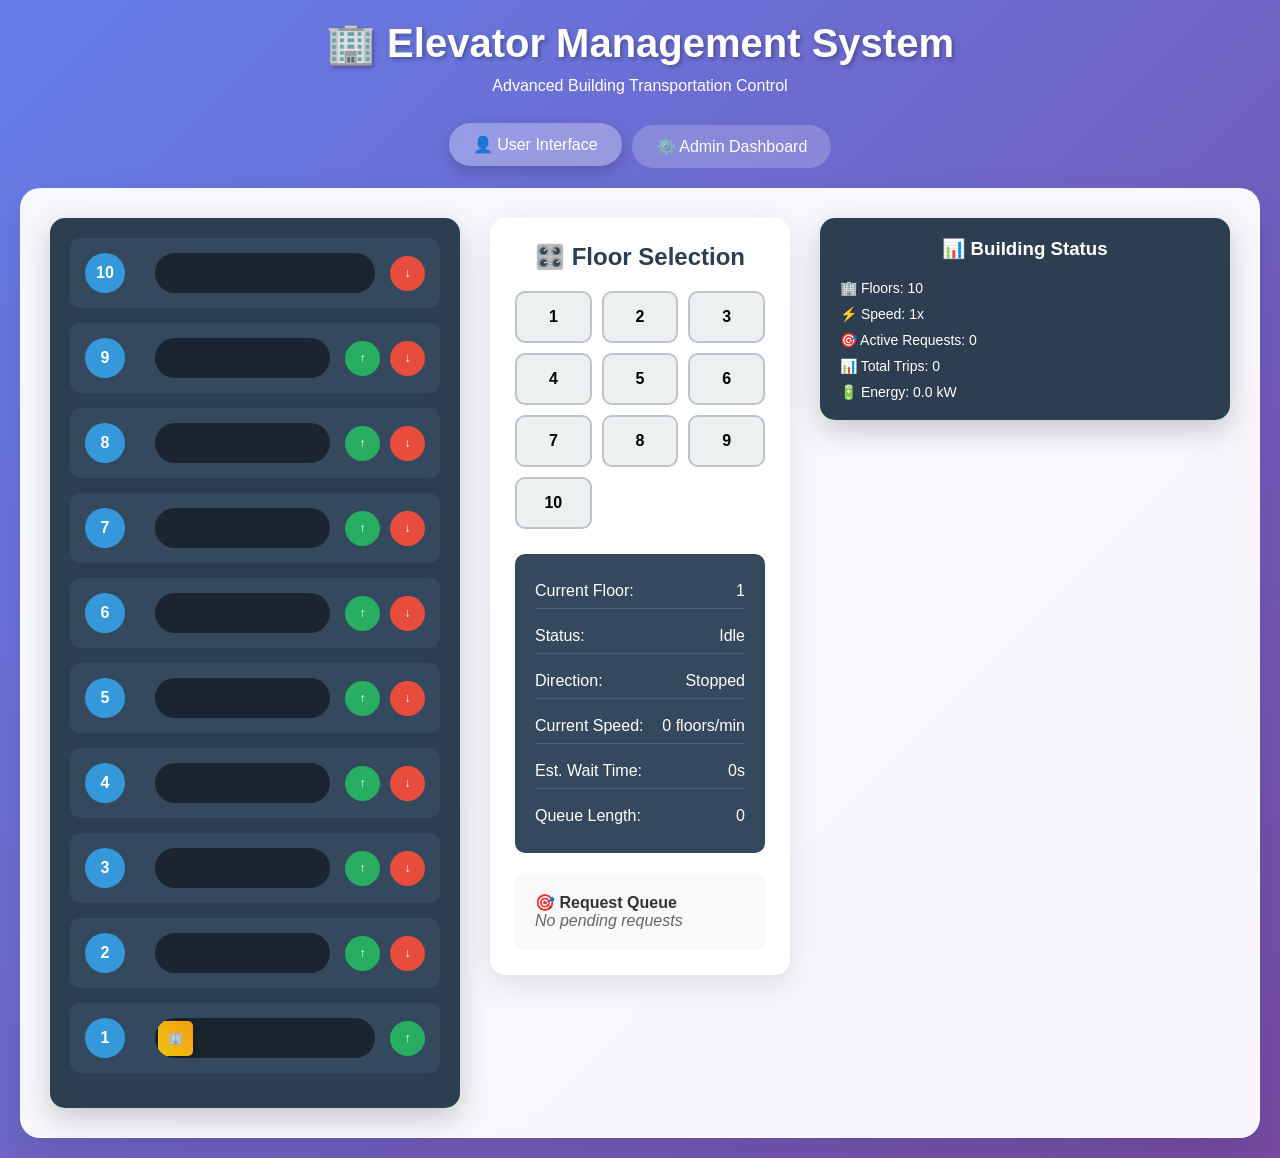
==== main.html @ 2ff9b82f "Basic Structure Built" ====
<!DOCTYPE html>
<html lang="en">

<head>
    <meta charset="UTF-8">
    <meta name="viewport" content="width=device-width, initial-scale=1.0">
    <title>Elevator Management System</title>
    <style>
        * {
            margin: 0;
            padding: 0;
            box-sizing: border-box;
        }

        body {
            font-family: 'Segoe UI', Tahoma, Geneva, Verdana, sans-serif;
            background: linear-gradient(135deg, #667eea 0%, #764ba2 100%);
            min-height: 100vh;
            color: #333;
        }

        .container {
            max-width: 1400px;
            margin: 0 auto;
            padding: 20px;
        }

        .header {
            text-align: center;
            margin-bottom: 30px;
            color: white;
        }

        .header h1 {
            font-size: 2.5rem;
            margin-bottom: 10px;
            text-shadow: 2px 2px 4px rgba(0, 0, 0, 0.3);
        }

        .tab-container {
            display: flex;
            gap: 10px;
            margin-bottom: 20px;
            justify-content: center;
        }

        .tab-btn {
            padding: 12px 24px;
            background: rgba(255, 255, 255, 0.2);
            border: none;
            border-radius: 25px;
            color: white;
            cursor: pointer;
            font-size: 16px;
            transition: all 0.3s ease;
            backdrop-filter: blur(10px);
        }

        .tab-btn.active {
            background: rgba(255, 255, 255, 0.3);
            transform: translateY(-2px);
            box-shadow: 0 5px 15px rgba(0, 0, 0, 0.2);
        }

        .tab-content {
            display: none;
            background: rgba(255, 255, 255, 0.95);
            border-radius: 20px;
            padding: 30px;
            box-shadow: 0 15px 35px rgba(0, 0, 0, 0.1);
            backdrop-filter: blur(10px);
        }

        .tab-content.active {
            display: block;
            animation: fadeIn 0.3s ease;
        }

        @keyframes fadeIn {
            from {
                opacity: 0;
                transform: translateY(20px);
            }

            to {
                opacity: 1;
                transform: translateY(0);
            }
        }

        .elevator-system {
            display: grid;
            grid-template-columns: 1fr 300px 1fr;
            gap: 30px;
            align-items: start;
        }

        .building {
            background: #2c3e50;
            border-radius: 15px;
            padding: 20px;
            box-shadow: 0 10px 30px rgba(0, 0, 0, 0.2);
        }

        .floor {
            display: flex;
            align-items: center;
            margin-bottom: 15px;
            padding: 15px;
            background: #34495e;
            border-radius: 10px;
            position: relative;
            transition: all 0.3s ease;
        }

        .floor:hover {
            transform: translateX(5px);
            box-shadow: 0 5px 15px rgba(0, 0, 0, 0.2);
        }

        .floor-number {
            width: 40px;
            height: 40px;
            background: #3498db;
            color: white;
            border-radius: 50%;
            display: flex;
            align-items: center;
            justify-content: center;
            font-weight: bold;
            margin-right: 15px;
        }

        .elevator-shaft {
            flex: 1;
            height: 40px;
            background: #1a252f;
            border-radius: 20px;
            position: relative;
            margin: 0 15px;
            overflow: hidden;
        }

        .elevator-car {
            width: 35px;
            height: 35px;
            background: linear-gradient(45deg, #f1c40f, #f39c12);
            border-radius: 5px;
            position: absolute;
            top: 2.5px;
            left: 2.5px;
            transition: all 0.8s cubic-bezier(0.25, 0.46, 0.45, 0.94);
            box-shadow: 0 2px 10px rgba(0, 0, 0, 0.3);
            display: flex;
            align-items: center;
            justify-content: center;
            color: white;
            font-size: 12px;
            font-weight: bold;
        }

        .floor-buttons {
            display: flex;
            gap: 10px;
        }

        .floor-btn {
            width: 35px;
            height: 35px;
            border: none;
            border-radius: 50%;
            cursor: pointer;
            font-size: 12px;
            font-weight: bold;
            transition: all 0.3s ease;
        }

        .up-btn {
            background: #27ae60;
            color: white;
        }

        .down-btn {
            background: #e74c3c;
            color: white;
        }

        .floor-btn:hover {
            transform: scale(1.1);
            box-shadow: 0 3px 10px rgba(0, 0, 0, 0.2);
        }

        .floor-btn.active {
            animation: pulse 1s infinite;
        }

        @keyframes pulse {

            0%,
            100% {
                transform: scale(1);
            }

            50% {
                transform: scale(1.1);
            }
        }

        .control-panel {
            background: white;
            border-radius: 15px;
            padding: 25px;
            box-shadow: 0 10px 30px rgba(0, 0, 0, 0.1);
        }

        .control-panel h3 {
            margin-bottom: 20px;
            color: #2c3e50;
            text-align: center;
            font-size: 1.5rem;
        }

        .elevator-grid {
            display: grid;
            grid-template-columns: repeat(3, 1fr);
            gap: 10px;
            margin-bottom: 25px;
        }

        .floor-select-btn {
            padding: 15px;
            background: #ecf0f1;
            border: 2px solid #bdc3c7;
            border-radius: 10px;
            cursor: pointer;
            font-size: 16px;
            font-weight: bold;
            transition: all 0.3s ease;
        }

        .floor-select-btn:hover {
            background: #3498db;
            color: white;
            transform: translateY(-2px);
        }

        .floor-select-btn.selected {
            background: #2ecc71;
            color: white;
            border-color: #27ae60;
        }

        .status-display {
            background: #34495e;
            color: white;
            padding: 20px;
            border-radius: 10px;
            margin-bottom: 20px;
        }

        .status-item {
            display: flex;
            justify-content: space-between;
            margin-bottom: 10px;
            padding: 8px 0;
            border-bottom: 1px solid #4a5f7a;
        }

        .status-item:last-child {
            border-bottom: none;
            margin-bottom: 0;
        }

        .queue-display {
            background: #f8f9fa;
            border-radius: 10px;
            padding: 20px;
            margin-top: 20px;
        }

        .queue-item {
            background: white;
            padding: 12px;
            margin-bottom: 10px;
            border-radius: 8px;
            border-left: 4px solid #3498db;
            box-shadow: 0 2px 5px rgba(0, 0, 0, 0.1);
        }

        .admin-controls {
            display: grid;
            grid-template-columns: repeat(auto-fit, minmax(300px, 1fr));
            gap: 20px;
        }

        .admin-panel {
            background: white;
            border-radius: 15px;
            padding: 25px;
            box-shadow: 0 10px 30px rgba(0, 0, 0, 0.1);
        }

        .admin-panel h3 {
            margin-bottom: 20px;
            color: #2c3e50;
            border-bottom: 2px solid #3498db;
            padding-bottom: 10px;
        }

        .control-btn {
            width: 100%;
            padding: 12px;
            margin-bottom: 10px;
            border: none;
            border-radius: 8px;
            cursor: pointer;
            font-size: 14px;
            font-weight: bold;
            transition: all 0.3s ease;
        }

        .emergency-btn {
            background: #e74c3c;
            color: white;
        }

        .emergency-btn:hover {
            background: #c0392b;
        }

        .maintenance-btn {
            background: #f39c12;
            color: white;
        }

        .maintenance-btn:hover {
            background: #e67e22;
        }

        .reset-btn {
            background: #27ae60;
            color: white;
        }

        .reset-btn:hover {
            background: #2ecc71;
        }

        .stats-grid {
            display: grid;
            grid-template-columns: repeat(2, 1fr);
            gap: 15px;
        }

        .stat-card {
            background: linear-gradient(135deg, #667eea, #764ba2);
            color: white;
            padding: 20px;
            border-radius: 10px;
            text-align: center;
        }

        .stat-number {
            font-size: 2rem;
            font-weight: bold;
            display: block;
        }

        .stat-label {
            font-size: 0.9rem;
            opacity: 0.9;
        }

        .emergency-mode {
            background: #e74c3c !important;
            animation: emergencyFlash 1s infinite alternate;
        }

        @keyframes emergencyFlash {
            0% {
                opacity: 0.8;
            }

            100% {
                opacity: 1;
            }
        }

        .maintenance-mode {
            background: #f39c12 !important;
            opacity: 0.7;
        }

        @media (max-width: 768px) {
            .elevator-system {
                grid-template-columns: 1fr;
                gap: 20px;
            }

            .header h1 {
                font-size: 2rem;
            }
        }
    </style>
</head>

<body>
    <div class="container">
        <div class="header">
            <h1>🏢 Elevator Management System</h1>
            <p>Advanced Building Transportation Control</p>
        </div>

        <div class="tab-container">
            <button class="tab-btn active" onclick="switchTab('user')">👤 User Interface</button>
            <button class="tab-btn" onclick="switchTab('admin')">⚙️ Admin Dashboard</button>
        </div>

        <div id="user-tab" class="tab-content active">
            <div class="elevator-system">
                <div class="building" id="building">
                    <!-- Floors will be generated by JavaScript -->
                </div>

                <div class="control-panel">
                    <h3>🎛️ Floor Selection</h3>
                    <div class="elevator-grid" id="floorButtons">
                        <!-- Floor buttons will be generated -->
                    </div>

                    <div class="status-display">
                        <div class="status-item">
                            <span>Current Floor:</span>
                            <span id="currentFloor">1</span>
                        </div>
                        <div class="status-item">
                            <span>Status:</span>
                            <span id="elevatorStatus">Idle</span>
                        </div>
                        <div class="status-item">
                            <span>Direction:</span>
                            <span id="direction">Stopped</span>
                        </div>
                        <div class="status-item">
                            <span>Current Speed:</span>
                            <span id="currentSpeed">0 floors/min</span>
                        </div>
                        <div class="status-item">
                            <span>Est. Wait Time:</span>
                            <span id="waitTime">0s</span>
                        </div>
                        <div class="status-item">
                            <span>Queue Length:</span>
                            <span id="queueLength">0</span>
                        </div>
                    </div>

                    <div class="queue-display">
                        <h4>🎯 Request Queue</h4>
                        <div id="queueList"></div>
                    </div>
                </div>

                <div class="building">
                    <div style="text-align: center; color: white; margin-bottom: 20px;">
                        <h3>📊 Building Status</h3>
                    </div>
                    <div id="buildingInfo" style="color: white; font-size: 14px;">
                        <!-- Building info will be populated -->
                    </div>
                </div>
            </div>
        </div>

        <div id="admin-tab" class="tab-content">
            <div class="admin-controls">
                <div class="admin-panel">
                    <h3>🚨 Emergency Controls</h3>
                    <button class="control-btn emergency-btn" onclick="toggleEmergency()">
                        <span id="emergencyText">ACTIVATE EMERGENCY</span>
                    </button>
                    <button class="control-btn maintenance-btn" onclick="toggleMaintenance()">
                        <span id="maintenanceText">ENTER MAINTENANCE</span>
                    </button>
                    <button class="control-btn reset-btn" onclick="resetSystem()">RESET SYSTEM</button>
                </div>

                <div class="admin-panel">
                    <h3>📈 System Statistics</h3>
                    <div class="stats-grid">
                        <div class="stat-card">
                            <span class="stat-number" id="totalTrips">0</span>
                            <span class="stat-label">Total Trips</span>
                        </div>
                        <div class="stat-card">
                            <span class="stat-number" id="avgWaitTime">0s</span>
                            <span class="stat-label">Avg Wait Time</span>
                        </div>
                        <div class="stat-card">
                            <span class="stat-number" id="systemUptime">0m</span>
                            <span class="stat-label">Uptime</span>
                        </div>
                        <div class="stat-card">
                            <span class="stat-number" id="energyUsage">0 kW</span>
                            <span class="stat-label">Energy Usage</span>
                        </div>
                    </div>
                </div>

                <div class="admin-panel">
                    <h3>Lift Configuration</h3>
                    <div style="margin-bottom: 15px;">
                        <label for="speedSlider">Elevator Speed:</label>
                        <input type="range" id="speedSlider" min="500" max="3000" value="1000"
                            oninput="updateSpeedPreview(this.value)">
                        <span id="speedValue">1.0x</span>
                    </div>
                    <div style="margin-bottom: 15px;">
                        <label for="floorsInput">Number of Floors:</label>
                        <input type="number" id="floorsInput" min="5" max="20" value="10"
                            oninput="updateFloorsPreview(this.value)">
                    </div>
                    <div style="margin-bottom: 15px;">
                        <div id="configPreview" style="background: #f8f9fa; padding: 10px; border-radius: 5px; font-size: 12px; color: #666; display: none;">
                            Changes pending - click Apply to confirm
                        </div>
                    </div>
                    <button class="control-btn reset-btn" id="applyConfigBtn" onclick="applyConfiguration()"
                        style="display: none;">
                        APPLY CONFIGURATION
                    </button>
                </div>

                <div class="admin-panel">
                    <h3>📋 Recent Activity</h3>
                    <div id="systemLogs"
                        style="height: 200px; overflow-y: auto; background: #f8f9fa; padding: 15px; border-radius: 8px; font-family: monospace; font-size: 12px;">
                        <!-- Logs will be populated here -->
                    </div>
                </div>
            </div>
        </div>
    </div>

    <script>
        class ElevatorSystem {
            constructor() {
                this.currentFloor = 1;
                this.targetFloor = 1;
                this.isMoving = false;
                this.direction = 'stopped';
                this.queue = [];
                this.floors = 10;
                this.speed = 1000; // milliseconds per floor
                this.isEmergency = false;
                this.isMaintenance = false;
                this.stats = {
                    totalTrips: 0,
                    totalWaitTime: 0,
                    requestCount: 0,
                    startTime: Date.now(),
                    energyUsage: 0
                };
                this.floorRequests = new Set();
                this.logs = [];
                this.requestTimes = new Map(); // Track when requests were made
                this.currentSpeedFPM = 0; // Current speed in floors per minute

                this.init();
                this.startStatsUpdate();
                this.startSpeedTracking();
            }

            init() {
                this.generateBuilding();
                this.generateFloorButtons();
                this.updateDisplay();
                this.log('System initialized');
            }

            generateBuilding() {
                const building = document.getElementById('building');
                building.innerHTML = '';

                for (let floor = this.floors; floor >= 1; floor--) {
                    const floorDiv = document.createElement('div');
                    floorDiv.className = 'floor';
                    floorDiv.innerHTML = `
                        <div class="floor-number">${floor}</div>
                        <div class="elevator-shaft">
                            ${floor === this.currentFloor ? '<div class="elevator-car">🏢</div>' : ''}
                        </div>
                        <div class="floor-buttons">
                            ${floor < this.floors ? '<button class="floor-btn up-btn" onclick="elevator.callElevator(' + floor + ', \'up\')">↑</button>' : ''}
                            ${floor > 1 ? '<button class="floor-btn down-btn" onclick="elevator.callElevator(' + floor + ', \'down\')">↓</button>' : ''}
                        </div>
                    `;
                    building.appendChild(floorDiv);
                }
            }

            generateFloorButtons() {
                const container = document.getElementById('floorButtons');
                container.innerHTML = '';

                for (let floor = 1; floor <= this.floors; floor++) {
                    const button = document.createElement('button');
                    button.className = 'floor-select-btn';
                    button.textContent = floor;
                    button.onclick = () => this.requestFloor(floor);
                    container.appendChild(button);
                }
            }

            callElevator(floor, direction) {
                if (this.isEmergency) {
                    this.log(`Emergency mode: Call from floor ${floor} ignored`);
                    return;
                }

                this.log(`Call from floor ${floor} (${direction})`);
                this.addToQueue(floor);
            }

            requestFloor(floor) {
                if (this.isEmergency) {
                    this.log(`Emergency mode: Floor ${floor} request ignored`);
                    return;
                }

                this.log(`Floor ${floor} requested`);
                this.addToQueue(floor);

                // Visual feedback
                const buttons = document.querySelectorAll('.floor-select-btn');
                buttons[floor - 1].classList.add('selected');
                setTimeout(() => buttons[floor - 1].classList.remove('selected'), 500);
            }

            addToQueue(floor) {
                if (!this.queue.includes(floor) && floor !== this.currentFloor) {
                    this.queue.push(floor);
                    this.floorRequests.add(floor);
                    this.requestTimes.set(floor, Date.now()); // Track request time
                    this.stats.requestCount++;
                    this.processQueue();
                }
                this.updateDisplay();
            }

            processQueue() {
                if (this.isMoving || this.queue.length === 0 || this.isEmergency || this.isMaintenance) {
                    return;
                }

                // Sort queue based on current direction and position
                this.queue.sort((a, b) => {
                    if (this.direction === 'up' || this.direction === 'stopped') {
                        return a - b;
                    } else {
                        return b - a;
                    }
                });

                const nextFloor = this.queue[0];
                this.moveToFloor(nextFloor);
            }

            moveToFloor(targetFloor) {
                if (this.currentFloor === targetFloor) {
                    return;
                }

                this.isMoving = true;
                this.targetFloor = targetFloor;
                this.direction = targetFloor > this.currentFloor ? 'up' : 'down';

                this.log(`Moving ${this.direction} to floor ${targetFloor}`);

                const floorsToMove = Math.abs(targetFloor - this.currentFloor);
                const totalTime = floorsToMove * this.speed;

                // Update energy usage
                this.stats.energyUsage += floorsToMove * 0.5;

                // Animate elevator movement
                this.animateElevator(totalTime);

                setTimeout(() => {
                    this.currentFloor = targetFloor;
                    this.queue = this.queue.filter(floor => floor !== targetFloor);
                    this.floorRequests.delete(targetFloor);

                    // Calculate wait time for this request
                    if (this.requestTimes.has(targetFloor)) {
                        const waitTime = Date.now() - this.requestTimes.get(targetFloor);
                        this.stats.totalWaitTime += waitTime;
                        this.requestTimes.delete(targetFloor);
                    }

                    this.isMoving = false;
                    this.currentSpeedFPM = 0; // Stop speed tracking
                    this.stats.totalTrips++;

                    this.log(`Arrived at floor ${targetFloor}`);

                    // Brief pause at floor
                    setTimeout(() => {
                        if (this.queue.length > 0) {
                            this.processQueue();
                        } else {
                            this.direction = 'stopped';
                        }
                        this.updateDisplay();
                    }, 1000);

                    this.updateDisplay();
                }, totalTime);
            }

            animateElevator(duration) {
                const startFloor = this.currentFloor;
                const endFloor = this.targetFloor;
                const startTime = Date.now();

                const animate = () => {
                    const elapsed = Date.now() - startTime;
                    const progress = Math.min(elapsed / duration, 1);

                    const currentPos = startFloor + (endFloor - startFloor) * progress;
                    this.updateElevatorPosition(currentPos);

                    if (progress < 1) {
                        requestAnimationFrame(animate);
                    }
                };

                animate();
            }

            updateElevatorPosition(floor) {
                const elevatorCars = document.querySelectorAll('.elevator-car');
                elevatorCars.forEach(car => car.remove());

                const floors = document.querySelectorAll('.floor');
                const floorIndex = this.floors - Math.round(floor);

                if (floors[floorIndex]) {
                    const shaft = floors[floorIndex].querySelector('.elevator-shaft');
                    const car = document.createElement('div');
                    car.className = 'elevator-car';
                    car.textContent = '🏢';
                    shaft.appendChild(car);
                }
            }

            updateDisplay() {
                document.getElementById('currentFloor').textContent = this.currentFloor;
                document.getElementById('elevatorStatus').textContent =
                    this.isEmergency ? 'EMERGENCY' :
                        this.isMaintenance ? 'MAINTENANCE' :
                            this.isMoving ? 'Moving' : 'Idle';
                document.getElementById('direction').textContent =
                    this.direction.charAt(0).toUpperCase() + this.direction.slice(1);
                document.getElementById('queueLength').textContent = this.queue.length;

                // Update current speed display
                document.getElementById('currentSpeed').textContent =
                    this.isMoving ? `${this.currentSpeedFPM} floors/min` : '0 floors/min';

                // Calculate and display estimated wait time
                const estimatedWait = this.calculateEstimatedWaitTime();
                document.getElementById('waitTime').textContent = estimatedWait + 's';

                // Update queue display
                const queueList = document.getElementById('queueList');
                queueList.innerHTML = this.queue.length === 0 ?
                    '<div style="color: #666; font-style: italic;">No pending requests</div>' :
                    this.queue.map((floor, index) => {
                        const waitingSince = this.requestTimes.has(floor) ?
                            Math.floor((Date.now() - this.requestTimes.get(floor)) / 1000) : 0;
                        return `<div class="queue-item">Floor ${floor} <span style="color: #666; font-size: 12px;">(waiting ${waitingSince}s)</span></div>`;
                    }).join('');

                // Update building info
                const buildingInfo = document.getElementById('buildingInfo');
                buildingInfo.innerHTML = `
                    <div style="margin-bottom: 10px;">🏢 Floors: ${this.floors}</div>
                    <div style="margin-bottom: 10px;">⚡ Speed: ${(2000 - this.speed) / 1000}x</div>
                    <div style="margin-bottom: 10px;">🎯 Active Requests: ${this.floorRequests.size}</div>
                    <div style="margin-bottom: 10px;">📊 Total Trips: ${this.stats.totalTrips}</div>
                    <div>🔋 Energy: ${this.stats.energyUsage.toFixed(1)} kW</div>
                `;

                // Update floor button states
                const floorButtons = document.querySelectorAll('.floor-btn');
                floorButtons.forEach(btn => {
                    btn.classList.toggle('active',
                        this.floorRequests.has(parseInt(btn.textContent)) ||
                        this.queue.includes(parseInt(btn.textContent))
                    );
                });
            }

            toggleEmergency() {
                this.isEmergency = !this.isEmergency;
                const emergencyText = document.getElementById('emergencyText');
                const elevatorCar = document.querySelector('.elevator-car');

                if (this.isEmergency) {
                    emergencyText.textContent = 'DEACTIVATE EMERGENCY';
                    this.queue = [];
                    this.floorRequests.clear();
                    this.isMoving = false;
                    this.direction = 'stopped';
                    if (elevatorCar) elevatorCar.classList.add('emergency-mode');
                    this.log('EMERGENCY MODE ACTIVATED');
                } else {
                    emergencyText.textContent = 'ACTIVATE EMERGENCY';
                    if (elevatorCar) elevatorCar.classList.remove('emergency-mode');
                    this.log('Emergency mode deactivated');
                }

                this.updateDisplay();
            }

            toggleMaintenance() {
                this.isMaintenance = !this.isMaintenance;
                const maintenanceText = document.getElementById('maintenanceText');
                const elevatorCar = document.querySelector('.elevator-car');

                if (this.isMaintenance) {
                    maintenanceText.textContent = 'EXIT MAINTENANCE';
                    this.queue = [];
                    this.floorRequests.clear();
                    this.isMoving = false;
                    this.direction = 'stopped';
                    if (elevatorCar) elevatorCar.classList.add('maintenance-mode');
                    this.log('Maintenance mode activated');
                } else {
                    maintenanceText.textContent = 'ENTER MAINTENANCE';
                    if (elevatorCar) elevatorCar.classList.remove('maintenance-mode');
                    this.log('Maintenance mode deactivated');
                }

                this.updateDisplay();
            }

            resetSystem() {
                this.currentFloor = 1;
                this.targetFloor = 1;
                this.isMoving = false;
                this.direction = 'stopped';
                this.queue = [];
                this.floorRequests.clear();
                this.requestTimes.clear(); // Clear request times
                this.currentSpeedFPM = 0;
                this.isEmergency = false;
                this.isMaintenance = false;
                this.stats = {
                    totalTrips: 0,
                    totalWaitTime: 0,
                    requestCount: 0,
                    startTime: Date.now(),
                    energyUsage: 0
                };

                document.getElementById('emergencyText').textContent = 'ACTIVATE EMERGENCY';
                document.getElementById('maintenanceText').textContent = 'ENTER MAINTENANCE';

                this.generateBuilding();
                this.updateDisplay();
                this.log('System reset completed');
            }

            updateSpeed(value) {
                this.speed = 3500 - parseInt(value);
                const speedMultiplier = ((3000 - parseInt(value)) / 1000).toFixed(1);
                document.getElementById('speedValue').textContent = speedMultiplier + 'x';
                this.log(`Speed updated to ${speedMultiplier}x`);
            }

            updateFloors(value) {
                const newFloors = parseInt(value);
                if (newFloors >= 5 && newFloors <= 20) {
                    this.floors = newFloors;
                    this.resetSystem();
                    this.log(`Building updated to ${newFloors} floors`);
                }
            }

            startStatsUpdate() {
                setInterval(() => {
                    const uptime = Math.floor((Date.now() - this.stats.startTime) / 60000);
                    const avgWait = this.stats.requestCount > 0 ?
                        Math.floor(this.stats.totalWaitTime / this.stats.requestCount / 1000) : 0;

                    document.getElementById('totalTrips').textContent = this.stats.totalTrips;
                    document.getElementById('avgWaitTime').textContent = avgWait + 's';
                    document.getElementById('systemUptime').textContent = uptime + 'm';
                    document.getElementById('energyUsage').textContent = this.stats.energyUsage.toFixed(1) + ' kW';
                }, 1000);
            }

            startSpeedTracking() {
                setInterval(() => {
                    if (this.isMoving) {
                        // Calculate floors per minute based on current speed setting
                        this.currentSpeedFPM = Math.round(60000 / this.speed);
                    } else {
                        this.currentSpeedFPM = 0;
                    }
                    this.updateDisplay();
                }, 500); // Update every 500ms for smooth display
            }

            calculateEstimatedWaitTime() {
                if (this.queue.length === 0 || this.isEmergency || this.isMaintenance) {
                    return 0;
                }

                let totalTime = 0;
                let currentPos = this.currentFloor;

                // If currently moving, add remaining time to reach target
                if (this.isMoving) {
                    const remainingFloors = Math.abs(this.targetFloor - this.currentFloor);
                    totalTime += remainingFloors * (this.speed / 1000);
                    currentPos = this.targetFloor;
                }

                // Calculate time to serve all requests in queue
                const sortedQueue = [...this.queue].sort((a, b) => {
                    if (this.direction === 'up' || this.direction === 'stopped') {
                        return a - b;
                    } else {
                        return b - a;
                    }
                });

                for (const floor of sortedQueue) {
                    const distance = Math.abs(floor - currentPos);
                    totalTime += distance * (this.speed / 1000);
                    totalTime += 1; // 1 second stop time per floor
                    currentPos = floor;
                }

                return Math.round(totalTime);
            }

            log(message) {
                const timestamp = new Date().toLocaleTimeString();
                const logEntry = `[${timestamp}] ${message}`;
                this.logs.unshift(logEntry);

                if (this.logs.length > 50) {
                    this.logs = this.logs.slice(0, 50);
                }

                const logsContainer = document.getElementById('systemLogs');
                if (logsContainer) {
                    logsContainer.innerHTML = this.logs.join('<br>');
                    logsContainer.scrollTop = 0;
                }
            }
        }

        // Tab switching functionality
        function switchTab(tabName) {
            const tabs = document.querySelectorAll('.tab-content');
            const buttons = document.querySelectorAll('.tab-btn');

            tabs.forEach(tab => tab.classList.remove('active'));
            buttons.forEach(btn => btn.classList.remove('active'));

            document.getElementById(tabName + '-tab').classList.add('active');
            event.target.classList.add('active');
        }

        // Initialize elevator system
        const elevator = new ElevatorSystem();

        // Configuration management
        let pendingConfig = {
            speed: 1000,
            floors: 10,
            hasChanges: false
        };

        function updateSpeedPreview(value) {
            const speedMultiplier = ((3000 - parseInt(value)) / 1000).toFixed(1);
            document.getElementById('speedValue').textContent = speedMultiplier + 'x';

            pendingConfig.speed = 3500 - parseInt(value);
            pendingConfig.hasChanges = true;
            showConfigPreview();
        }

        function updateFloorsPreview(value) {
            const floors = parseInt(value);
            if (floors >= 5 && floors <= 20) {
                pendingConfig.floors = floors;
                pendingConfig.hasChanges = true;
                showConfigPreview();
            }
        }

        function showConfigPreview() {
            const preview = document.getElementById('configPreview');
            const applyBtn = document.getElementById('applyConfigBtn');

            if (pendingConfig.hasChanges) {
                const speedMultiplier = ((3500 - pendingConfig.speed) / 1000).toFixed(1);
                preview.innerHTML = `
                    <strong>Pending Changes:</strong><br>
                    • Speed: ${speedMultiplier}x<br>
                    • Floors: ${pendingConfig.floors}<br>
                    <em>Click Apply to confirm changes</em>
                `;
                preview.style.display = 'block';
                applyBtn.style.display = 'block';
            } else {
                preview.style.display = 'none';
                applyBtn.style.display = 'none';
            }
        }

        function applyConfiguration() {
            if (pendingConfig.hasChanges) {
                // Apply speed change
                elevator.speed = pendingConfig.speed;
                const speedMultiplier = ((3500 - pendingConfig.speed) / 1000).toFixed(1);
                elevator.log(`Speed updated to ${speedMultiplier}x`);

                // Apply floors change if different
                if (pendingConfig.floors !== elevator.floors) {
                    elevator.floors = pendingConfig.floors;
                    elevator.resetSystem();
                    elevator.log(`Building updated to ${pendingConfig.floors} floors`);
                }

                // Reset pending changes
                pendingConfig.hasChanges = false;
                showConfigPreview();

                // Show confirmation
                const preview = document.getElementById('configPreview');
                preview.innerHTML = '<strong style="color: #27ae60;">✅ Configuration applied successfully!</strong>';
                preview.style.display = 'block';

                setTimeout(() => {
                    preview.style.display = 'none';
                }, 3000);
            }
        }
    </script>
</body>

</html>
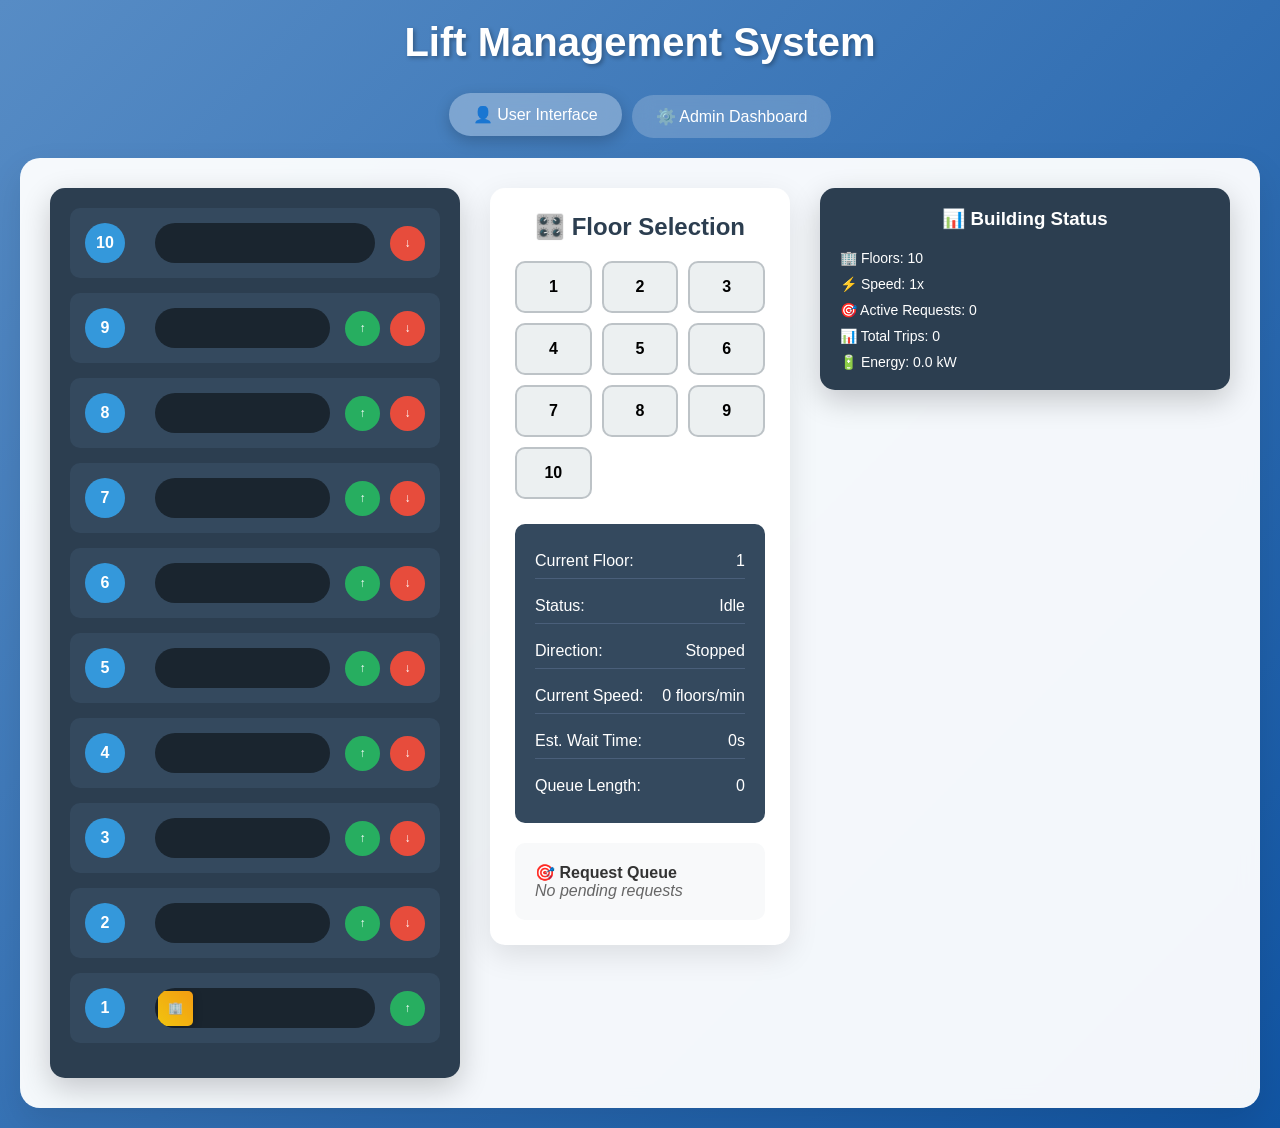
==== commit d12392e2: "UI Edits" ====
--- a/main.html
+++ b/main.html
@@ -4,7 +4,7 @@
 <head>
     <meta charset="UTF-8">
     <meta name="viewport" content="width=device-width, initial-scale=1.0">
-    <title>Elevator Management System</title>
+    <title>Lift System</title>
     <style>
         * {
             margin: 0;
@@ -14,7 +14,7 @@
 
         body {
             font-family: 'Segoe UI', Tahoma, Geneva, Verdana, sans-serif;
-            background: linear-gradient(135deg, #667eea 0%, #764ba2 100%);
+            background: linear-gradient(135deg, #578cc5 0%, #1155a3 100%);
             min-height: 100vh;
             color: #333;
         }
@@ -407,8 +407,7 @@
 <body>
     <div class="container">
         <div class="header">
-            <h1>🏢 Elevator Management System</h1>
-            <p>Advanced Building Transportation Control</p>
+            <h1>Lift Management System</h1>
         </div>
 
         <div class="tab-container">
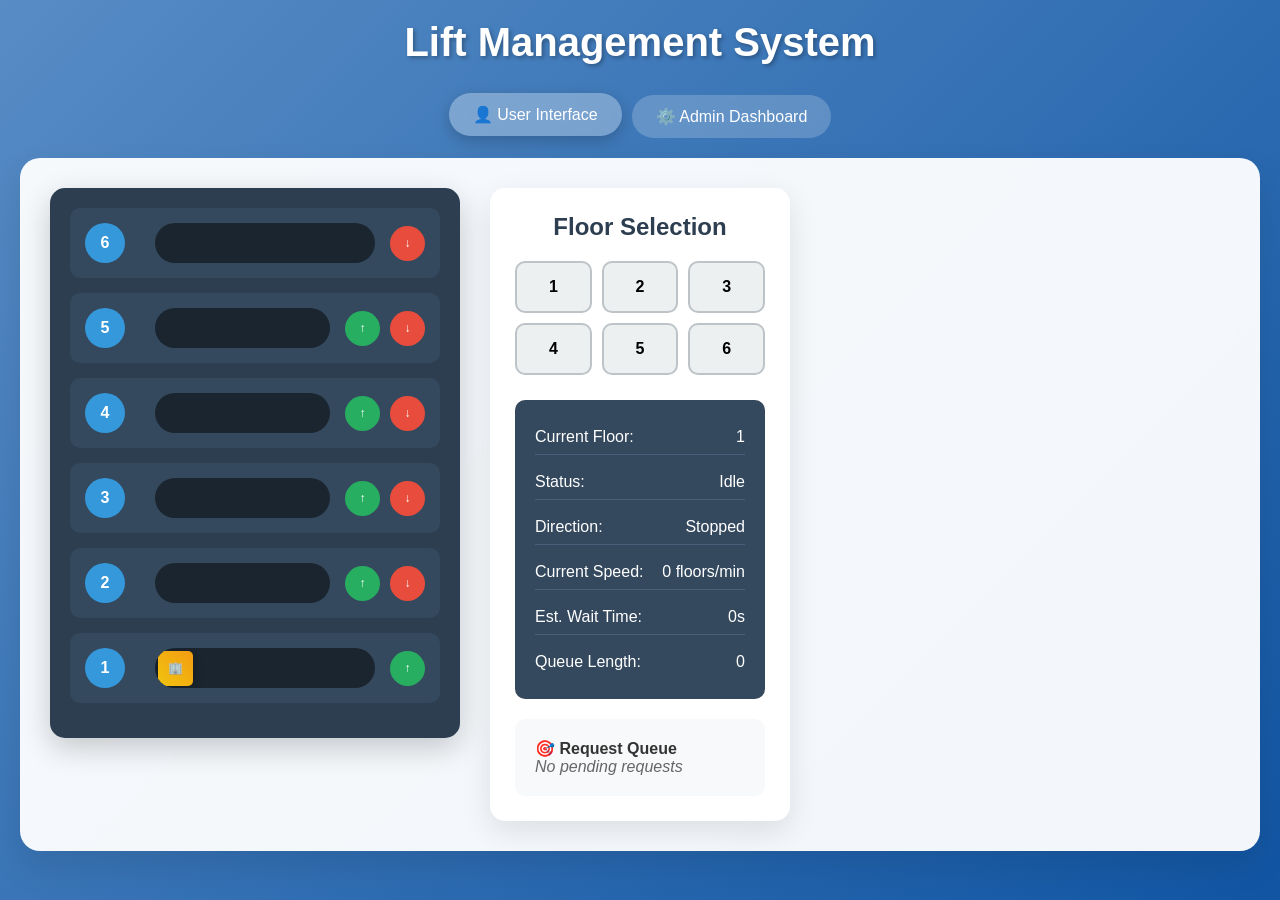
==== commit 3cce4e76: "Building Status Removed" ====
--- a/main.html
+++ b/main.html
@@ -4,7 +4,7 @@
 <head>
     <meta charset="UTF-8">
     <meta name="viewport" content="width=device-width, initial-scale=1.0">
-    <title>Lift System</title>
+    <title>LiftMove</title>
     <style>
         * {
             margin: 0;
@@ -422,7 +422,7 @@
                 </div>
 
                 <div class="control-panel">
-                    <h3>🎛️ Floor Selection</h3>
+                    <h3>Floor Selection</h3>
                     <div class="elevator-grid" id="floorButtons">
                         <!-- Floor buttons will be generated -->
                     </div>
@@ -460,14 +460,14 @@
                     </div>
                 </div>
 
-                <div class="building">
+                <!-- <div class="building">
                     <div style="text-align: center; color: white; margin-bottom: 20px;">
                         <h3>📊 Building Status</h3>
                     </div>
                     <div id="buildingInfo" style="color: white; font-size: 14px;">
-                        <!-- Building info will be populated -->
+                        Building info will be populated
                     </div>
-                </div>
+                </div> -->
             </div>
         </div>
 
@@ -475,13 +475,13 @@
             <div class="admin-controls">
                 <div class="admin-panel">
                     <h3>🚨 Emergency Controls</h3>
-                    <button class="control-btn emergency-btn" onclick="toggleEmergency()">
+                    <button class="control-btn emergency-btn" onclick="elevator.toggleEmergency()">
                         <span id="emergencyText">ACTIVATE EMERGENCY</span>
                     </button>
-                    <button class="control-btn maintenance-btn" onclick="toggleMaintenance()">
+                    <button class="control-btn maintenance-btn" onclick="elevator.toggleMaintenance()">
                         <span id="maintenanceText">ENTER MAINTENANCE</span>
                     </button>
-                    <button class="control-btn reset-btn" onclick="resetSystem()">RESET SYSTEM</button>
+                    <button class="control-btn reset-btn" onclick="elevator.resetSystem()">RESET SYSTEM</button>
                 </div>
 
                 <div class="admin-panel">
@@ -516,11 +516,12 @@
                     </div>
                     <div style="margin-bottom: 15px;">
                         <label for="floorsInput">Number of Floors:</label>
-                        <input type="number" id="floorsInput" min="5" max="20" value="10"
+                        <input type="number" id="floorsInput" min="5" max="20" value="6"
                             oninput="updateFloorsPreview(this.value)">
                     </div>
                     <div style="margin-bottom: 15px;">
-                        <div id="configPreview" style="background: #f8f9fa; padding: 10px; border-radius: 5px; font-size: 12px; color: #666; display: none;">
+                        <div id="configPreview"
+                            style="background: #f8f9fa; padding: 10px; border-radius: 5px; font-size: 12px; color: #666; display: none;">
                             Changes pending - click Apply to confirm
                         </div>
                     </div>
@@ -549,7 +550,7 @@
                 this.isMoving = false;
                 this.direction = 'stopped';
                 this.queue = [];
-                this.floors = 10;
+                this.floors = 6;
                 this.speed = 1000; // milliseconds per floor
                 this.isEmergency = false;
                 this.isMaintenance = false;
@@ -783,13 +784,16 @@
 
                 // Update building info
                 const buildingInfo = document.getElementById('buildingInfo');
-                buildingInfo.innerHTML = `
+                if (buildingInfo) {
+                    buildingInfo.innerHTML = `
                     <div style="margin-bottom: 10px;">🏢 Floors: ${this.floors}</div>
                     <div style="margin-bottom: 10px;">⚡ Speed: ${(2000 - this.speed) / 1000}x</div>
                     <div style="margin-bottom: 10px;">🎯 Active Requests: ${this.floorRequests.size}</div>
                     <div style="margin-bottom: 10px;">📊 Total Trips: ${this.stats.totalTrips}</div>
                     <div>🔋 Energy: ${this.stats.energyUsage.toFixed(1)} kW</div>
-                `;
+                    `;
+                }
+
 
                 // Update floor button states
                 const floorButtons = document.querySelectorAll('.floor-btn');
@@ -869,6 +873,7 @@
 
                 this.generateBuilding();
                 this.updateDisplay();
+                this.generateFloorButtons();
                 this.log('System reset completed');
             }
 
